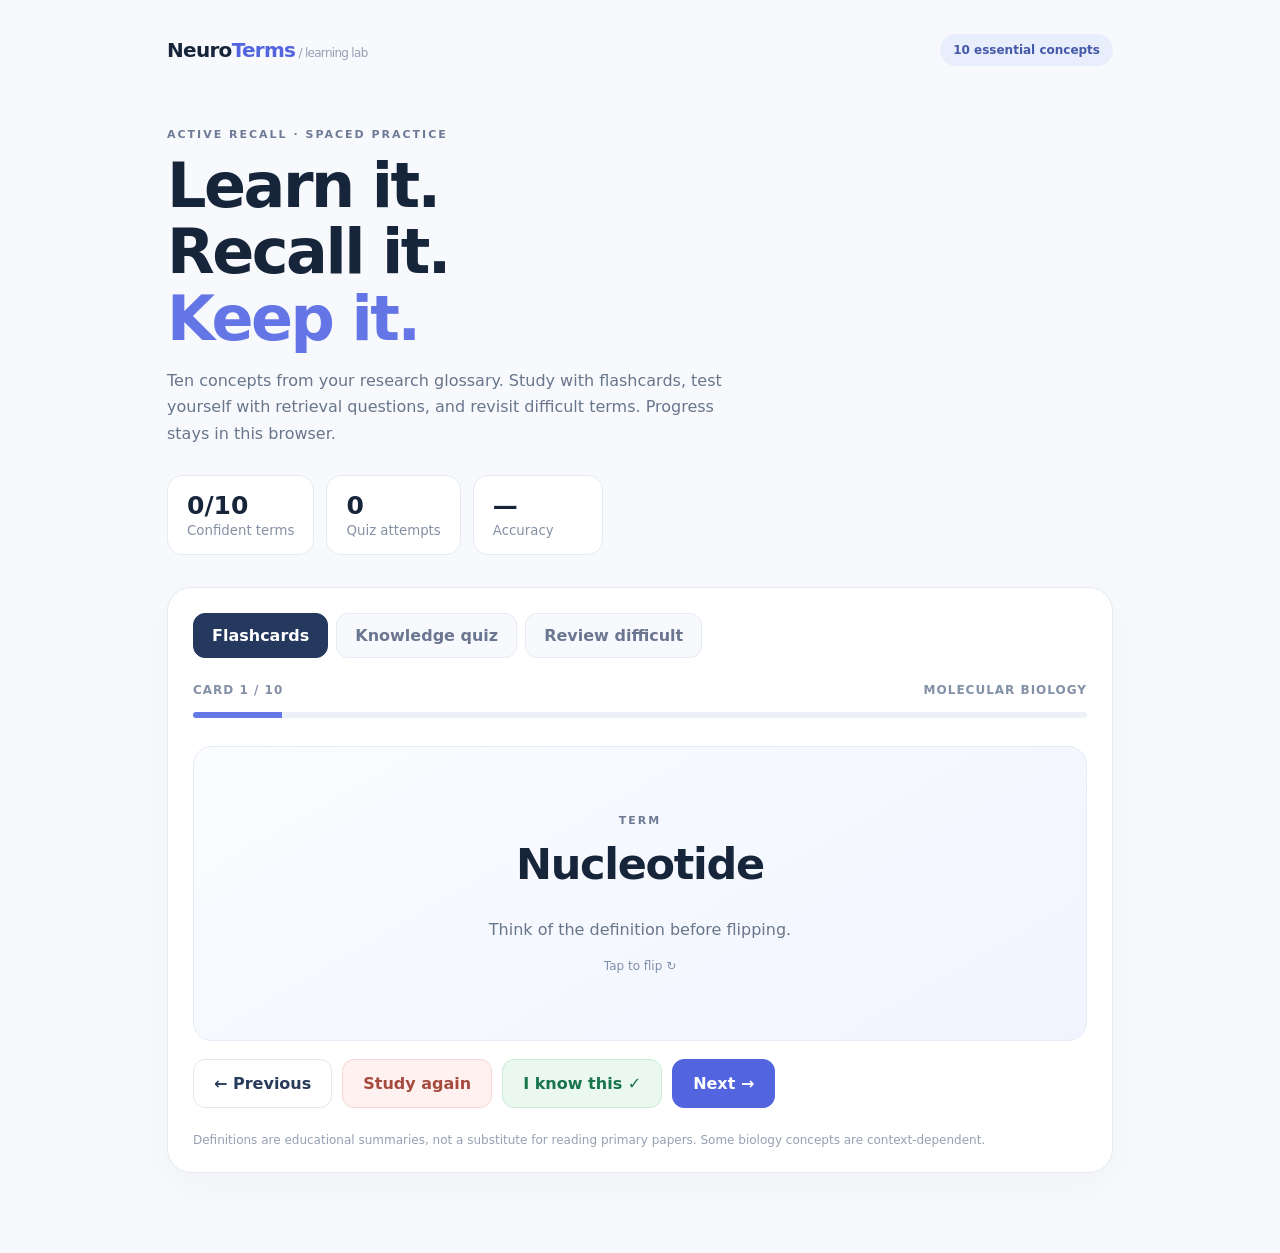
==== neuroterms/index.html @ da15554b "Add interactive NeuroTerms learning lab with ten glossary terms" ====
<!doctype html><html lang="en"><head><meta charset="utf-8"><meta name="viewport" content="width=device-width,initial-scale=1"><meta name="theme-color" content="#f8fafc"><title>NeuroTerms — Active Recall Lab</title><style>:root{font-family:Inter,ui-sans-serif,system-ui,-apple-system,Segoe UI,sans-serif;color:#17253a;background:#f7f9fc}*{box-sizing:border-box}body{margin:0}main{max-width:990px;margin:auto;padding:34px 22px 80px}.top{display:flex;justify-content:space-between;align-items:center;gap:12px}.brand{font-size:20px;font-weight:800;letter-spacing:-.7px}.brand span{color:#5264df}.pill{background:#e9eefc;color:#4459a8;border-radius:30px;padding:9px 13px;font-size:12px;font-weight:700}.hero{margin:62px 0 32px}.eyebrow{text-transform:uppercase;letter-spacing:2px;color:#6d7b96;font-size:11px;font-weight:800}h1{font-size:clamp(36px,6vw,62px);line-height:1.07;letter-spacing:-2.5px;margin:12px 0 15px}p{line-height:1.65;color:#68768c}.hero p{max-width:560px}.stats{display:flex;gap:12px;flex-wrap:wrap;margin:28px 0}.stat{border:1px solid #e6eaf3;background:white;border-radius:15px;padding:15px 19px;min-width:130px}.stat b{font-size:25px;display:block}.stat small{color:#8490a3}.shell{background:white;border:1px solid #e5e9f2;border-radius:24px;padding:25px;box-shadow:0 14px 50px #18284808}.tabs{display:flex;gap:8px;flex-wrap:wrap;margin-bottom:25px}button{font:inherit;cursor:pointer}.tab{border:1px solid #e6eaf2;border-radius:12px;background:#f8f9fd;padding:12px 18px;font-weight:700;color:#6b7791}.tab.active{background:#25385e;color:white;border-color:#25385e}.line{height:6px;background:#edf0f7;border-radius:20px;overflow:hidden;margin:15px 0 28px}.line i{display:block;height:100%;background:#6578e8;transition:width .25s}.meta{display:flex;justify-content:space-between;gap:12px;font-size:12px;font-weight:800;color:#8390a7;text-transform:uppercase;letter-spacing:1px}.flash{min-height:295px;display:flex;flex-direction:column;justify-content:center;align-items:center;text-align:center;border:1px solid #e6eaf5;border-radius:19px;background:linear-gradient(150deg,#fbfcff,#f1f4ff);padding:35px;margin:18px 0;cursor:pointer}.flash h2{font-size:clamp(28px,5vw,43px);letter-spacing:-1.3px;margin:12px 0}.flash p{max-width:600px}.hint{font-size:12px;color:#8090ac}.actions{display:flex;gap:10px;flex-wrap:wrap}.btn{padding:14px 20px;border-radius:12px;border:1px solid #e2e7f2;background:white;font-weight:750;color:#293b5a}.primary{background:#5265df;color:white;border-color:#5265df}.good{background:#eaf8ef;color:#18744a;border-color:#ccebd8}.bad{background:#fff1ef;color:#a54b3e;border-color:#f5d8d3}.options{display:grid;gap:10px;margin:22px 0}.option{padding:17px;text-align:left;background:#fafbfe;border:1px solid #e5eaf4;border-radius:13px;color:#2d3e5a}.option.selected{border-color:#6578e8;background:#eff2ff}.option.correct{border-color:#51ad82;background:#e9f9f0}.option.wrong{border-color:#dc7a75;background:#fff0ee}.feedback{border-radius:13px;background:#f4f6fb;padding:17px;margin:15px 0;color:#41536f;line-height:1.6}.hidden{display:none}.footer{margin-top:25px;font-size:12px;color:#96a0b2}.muted{color:#8b97aa;font-size:13px}.chip{display:inline-block;border-radius:9px;background:#e9eefc;color:#5366b5;padding:7px 11px;font-size:12px;font-weight:700}@media(max-width:550px){main{padding:20px 15px 50px}.hero{margin-top:40px}.shell{padding:16px}.stat{min-width:95px;flex:1}.actions .btn{flex:1}}</style></head><body><main><div class="top"><div class="brand">Neuro<span>Terms</span><span style="font-size:12px;color:#93a0b5;font-weight:500"> / learning lab</span></div><div class="pill">10 essential concepts</div></div><section class="hero"><div class="eyebrow">Active recall · spaced practice</div><h1>Learn it.<br>Recall it.<br><span style="color:#6475e5">Keep it.</span></h1><p>Ten concepts from your research glossary. Study with flashcards, test yourself with retrieval questions, and revisit difficult terms. Progress stays in this browser.</p><div class="stats"><div class="stat"><b id="learned">0/10</b><small>Confident terms</small></div><div class="stat"><b id="attempts">0</b><small>Quiz attempts</small></div><div class="stat"><b id="accuracy">—</b><small>Accuracy</small></div></div></section><section class="shell"><div class="tabs"><button class="tab active" id="tabCards">Flashcards</button><button class="tab" id="tabQuiz">Knowledge quiz</button><button class="tab" id="tabReview">Review difficult</button></div><div class="meta"><span id="position"></span><span id="category"></span></div><div class="line"><i id="progress"></i></div><div id="cardArea"><div class="flash" id="flash" role="button" tabindex="0" aria-label="Flip flashcard"><span class="eyebrow" id="sideLabel">TERM</span><h2 id="cardTitle"></h2><p id="cardText"></p><div class="hint">Tap to flip ↻</div></div><div class="actions"><button class="btn" id="prev">← Previous</button><button class="btn bad" id="again">Study again</button><button class="btn good" id="know">I know this ✓</button><button class="btn primary" id="next">Next →</button></div></div><div id="quizArea" class="hidden"><span class="chip" id="quizTerm"></span><h2 id="question" style="font-size:24px;line-height:1.4;margin-top:18px"></h2><div class="options" id="options"></div><div class="feedback hidden" id="feedback"></div><div class="actions"><button class="btn primary" id="quizNext" disabled>Next question →</button><button class="btn" id="restart">Restart quiz</button></div></div><div id="reviewArea" class="hidden"><h2>Focused review</h2><p id="reviewIntro"></p><div id="reviewList"></div><button class="btn primary" id="reviewStart">Practice these cards →</button></div><div class="footer">Definitions are educational summaries, not a substitute for reading primary papers. Some biology concepts are context-dependent.</div></section></main><script>const TERMS=[["Nucleotide","Molecular Biology","A molecule made of a nitrogenous base, a five-carbon sugar, and phosphate group(s).","A nucleotide is the basic building block of DNA and RNA.","Which component distinguishes a nucleotide from a nucleoside?",["A phosphate group","A ribosome","A lipid bilayer"],0,"A nucleoside has a base and sugar; adding phosphate produces a nucleotide."],["Intron","RNA Biology","A transcribed sequence that is removed from a precursor RNA during splicing.","Introns are typically excised from pre-mRNA before mature mRNA is produced.","What happens to most introns during canonical pre-mRNA splicing?",["They become proteins","They are removed","They form the poly-A tail"],1,"The spliceosome removes introns and joins adjacent exons."],["Exon","RNA Biology","A region retained in a processed RNA transcript after splicing.","Exons can contain coding sequences or untranslated regions.","Are all exons protein-coding?",["Yes, always","No, some are untranslated","Only in bacteria"],1,"UTRs can be part of exons, so exon does not mean coding sequence."],["Spliced RNA","RNA Biology","RNA in which introns have been removed and exons joined by splicing.","Spliced reads are used alongside unspliced reads in some RNA-velocity models.","Does spliced RNA always mean old RNA?",["Yes","No, age cannot be determined from splicing alone","Only in tumors"],1,"Splicing status alone does not establish the age of a particular RNA molecule."],["Copy-number variation","Genomics","A gain or loss of a DNA segment relative to a reference genome.","CNVs can change gene dosage and are sometimes inferred from expression data.","What does an amplification indicate?",["An increased DNA copy number","A higher protein concentration by definition","An RNA splice junction"],0,"Amplification refers to increased DNA copy number; expression changes are not guaranteed."],["Hypoxia","Tumor Biology","A condition of reduced oxygen availability in tissue or cells.","Hypoxia can alter transcriptional programs in tumors.","What is the defining feature of hypoxia?",["Low glucose","Reduced oxygen availability","Increased DNA methylation"],1,"Hypoxia refers specifically to reduced oxygen availability."],["Tumor microenvironment","Cancer Biology","The nonmalignant cells, extracellular matrix, vasculature, and local signals surrounding and interacting with tumor cells.","In GBM this can include immune, vascular, and nonmalignant neural or glial cells.","Which belongs to the tumor microenvironment?",["Only malignant cells","Vascular and immune cells","Only mutated DNA"],1,"The microenvironment includes surrounding cellular and noncellular components."],["Myeloid cells","Cell Biology","An immune-lineage grouping that includes monocytes, macrophages, granulocytes, and some dendritic cells.","Microglia are commonly analyzed alongside myeloid populations in brain single-cell studies.","Which is a myeloid-lineage cell?",["Macrophage","Oligodendrocyte","Neuron"],0,"Macrophages belong to the myeloid lineage."],["MGMT","Therapy","O6-methylguanine-DNA methyltransferase, a DNA repair protein that removes alkyl groups from the O6 position of guanine.","MGMT can counteract certain DNA lesions caused by temozolomide.","Why is MGMT relevant to temozolomide?",["It directly produces oxygen","It repairs some drug-induced DNA lesions","It segments microscopy images"],1,"MGMT repairs O6-alkylguanine lesions; its activity can influence treatment response."],["Spatial transcriptomics","Spatial Omics","Methods that measure RNA abundance while retaining spatial location information in tissue.","Different platforms resolve spots, cells, or individual RNA molecules at different spatial scales.","What distinguishes spatial transcriptomics from dissociated scRNA-seq?",["It always measures proteins","It retains tissue location information","It never uses sequencing"],1,"Spatial context is preserved, although spatial resolution varies by technology."]];const key="neuroterms-v1";let saved={};try{saved=JSON.parse(localStorage.getItem(key)||"{}")}catch{}let state={known:saved.known||{},wrong:saved.wrong||{},attempts:saved.attempts||0,correct:saved.correct||0};let mode="cards",index=0,flipped=false,quizOrder=[...TERMS.keys()],qi=0,answered=false,reviewOrder=[];const $=id=>document.getElementById(id);const persist=()=>{localStorage.setItem(key,JSON.stringify(state));stats()};function stats(){$("learned").textContent=Object.keys(state.known).filter(k=>state.known[k]).length+"/10";$("attempts").textContent=state.attempts;$("accuracy").textContent=state.attempts?Math.round(100*state.correct/state.attempts)+"%":"—"}function setMode(m){mode=m;["Cards","Quiz","Review"].forEach(n=>$("tab"+n).classList.toggle("active",n.toLowerCase()===m||m==="cards"&&n==="Cards"||m==="quiz"&&n==="Quiz"||m==="review"&&n==="Review"));$("cardArea").classList.toggle("hidden",m!=="cards");$("quizArea").classList.toggle("hidden",m!=="quiz");$("reviewArea").classList.toggle("hidden",m!=="review");m==="cards"?renderCard():m==="quiz"?renderQuiz():renderReview()}function currentOrder(){return reviewOrder.length?reviewOrder:[...TERMS.keys()]}function renderCard(){const order=currentOrder();index=(index+order.length)%order.length;const t=TERMS[order[index]];$("position").textContent="CARD "+(index+1)+" / "+order.length;$("category").textContent=t[1];$("progress").style.width=100*(index+1)/order.length+"%";$("sideLabel").textContent=flipped?"DEFINITION":"TERM";$("cardTitle").textContent=flipped?t[3]:t[0];$("cardText").textContent=flipped?t[2]:"Think of the definition before flipping."; }function flip(){flipped=!flipped;renderCard()}function move(n){index+=n;flipped=false;renderCard()}function mark(known){const id=currentOrder()[index];state.known[id]=known;if(!known)state.wrong[id]=(state.wrong[id]||0)+1;persist();move(1)}function shuffle(a){for(let i=a.length-1;i>0;i--){const j=Math.floor(Math.random()*(i+1));[a[i],a[j]]=[a[j],a[i]]}return a}function renderQuiz(){const id=quizOrder[qi];const t=TERMS[id];$("position").textContent="QUESTION "+(qi+1)+" / "+quizOrder.length;$("category").textContent=t[1];$("progress").style.width=100*(qi+1)/quizOrder.length+"%";$("quizTerm").textContent=t[0];$("question").textContent=t[4];$("options").replaceChildren();$("feedback").classList.add("hidden");$("quizNext").disabled=true;answered=false;t[5].forEach((answer,j)=>{const b=document.createElement("button");b.className="option";b.textContent=String.fromCharCode(65+j)+".  "+answer;b.onclick=()=>selectAnswer(j);$("options").appendChild(b)})}function selectAnswer(j){if(answered)return;answered=true;const id=quizOrder[qi],t=TERMS[id],right=j===t[6];state.attempts++;if(right)state.correct++;else{state.wrong[id]=(state.wrong[id]||0)+1;state.known[id]=false}persist();[...$("options").children].forEach((b,k)=>{b.disabled=true;if(k===t[6])b.classList.add("correct");else if(k===j)b.classList.add("wrong")});$("feedback").textContent=(right?"Correct. ":"Not quite. ")+t[7];$("feedback").classList.remove("hidden");$("quizNext").disabled=false;$("quizNext").textContent=qi===quizOrder.length-1?"Finish & review →":"Next question →"}function nextQuiz(){if(qi===quizOrder.length-1){reviewOrder=[];setMode("review")}else{qi++;renderQuiz()}}function restart(){quizOrder=shuffle([...TERMS.keys()]);qi=0;setMode("quiz")}function renderReview(){const weak=TERMS.map((_,i)=>i).filter(i=>!state.known[i]||state.wrong[i]);$("position").textContent="REVIEW SESSION";$("category").textContent="PERSONALIZED";$("progress").style.width=100*Object.keys(state.known).filter(k=>state.known[k]).length/10+"%";$("reviewIntro").textContent=weak.length?weak.length+" terms are not yet marked confident or have been missed in quizzes.":"All terms are marked confident. You can still review everything.";$("reviewList").replaceChildren();(weak.length?weak:TERMS.map((_,i)=>i)).forEach(i=>{const p=document.createElement("p");p.textContent="• "+TERMS[i][0]+" — "+TERMS[i][1];$("reviewList").appendChild(p)});$("reviewStart").onclick=()=>{reviewOrder=weak.length?weak:TERMS.map((_,i)=>i);index=0;flipped=false;setMode("cards")}}$("tabCards").onclick=()=>{reviewOrder=[];setMode("cards")};$("tabQuiz").onclick=()=>{reviewOrder=[];restart()};$("tabReview").onclick=()=>setMode("review");$("flash").onclick=flip;$("flash").onkeydown=e=>{if(e.key==="Enter"||e.key===" "){e.preventDefault();flip()}};$("prev").onclick=()=>move(-1);$("next").onclick=()=>move(1);$("again").onclick=()=>mark(false);$("know").onclick=()=>mark(true);$("quizNext").onclick=nextQuiz;$("restart").onclick=restart;stats();renderCard();</script></body></html>
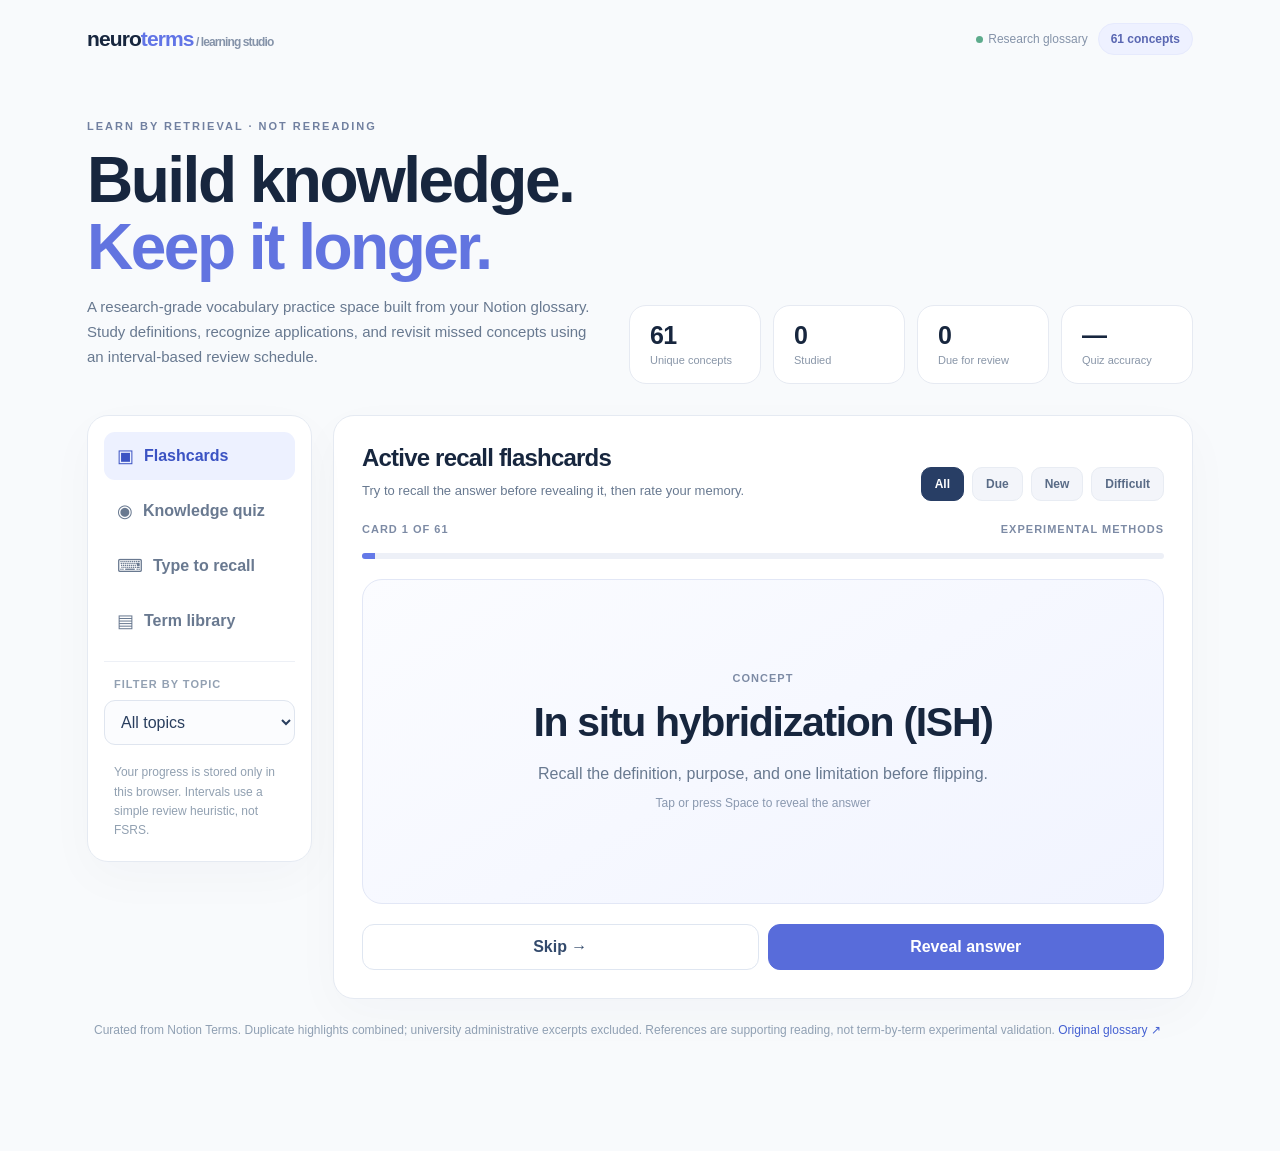
==== commit 6f639674: "Upgrade NeuroTerms to evidence-aware 61-term active recall studio" ====
--- a/neuroterms/index.html
+++ b/neuroterms/index.html
@@ -1 +1,201 @@
-<!doctype html><html lang="en"><head><meta charset="utf-8"><meta name="viewport" content="width=device-width,initial-scale=1"><meta name="theme-color" content="#f8fafc"><title>NeuroTerms — Active Recall Lab</title><style>:root{font-family:Inter,ui-sans-serif,system-ui,-apple-system,Segoe UI,sans-serif;color:#17253a;background:#f7f9fc}*{box-sizing:border-box}body{margin:0}main{max-width:990px;margin:auto;padding:34px 22px 80px}.top{display:flex;justify-content:space-between;align-items:center;gap:12px}.brand{font-size:20px;font-weight:800;letter-spacing:-.7px}.brand span{color:#5264df}.pill{background:#e9eefc;color:#4459a8;border-radius:30px;padding:9px 13px;font-size:12px;font-weight:700}.hero{margin:62px 0 32px}.eyebrow{text-transform:uppercase;letter-spacing:2px;color:#6d7b96;font-size:11px;font-weight:800}h1{font-size:clamp(36px,6vw,62px);line-height:1.07;letter-spacing:-2.5px;margin:12px 0 15px}p{line-height:1.65;color:#68768c}.hero p{max-width:560px}.stats{display:flex;gap:12px;flex-wrap:wrap;margin:28px 0}.stat{border:1px solid #e6eaf3;background:white;border-radius:15px;padding:15px 19px;min-width:130px}.stat b{font-size:25px;display:block}.stat small{color:#8490a3}.shell{background:white;border:1px solid #e5e9f2;border-radius:24px;padding:25px;box-shadow:0 14px 50px #18284808}.tabs{display:flex;gap:8px;flex-wrap:wrap;margin-bottom:25px}button{font:inherit;cursor:pointer}.tab{border:1px solid #e6eaf2;border-radius:12px;background:#f8f9fd;padding:12px 18px;font-weight:700;color:#6b7791}.tab.active{background:#25385e;color:white;border-color:#25385e}.line{height:6px;background:#edf0f7;border-radius:20px;overflow:hidden;margin:15px 0 28px}.line i{display:block;height:100%;background:#6578e8;transition:width .25s}.meta{display:flex;justify-content:space-between;gap:12px;font-size:12px;font-weight:800;color:#8390a7;text-transform:uppercase;letter-spacing:1px}.flash{min-height:295px;display:flex;flex-direction:column;justify-content:center;align-items:center;text-align:center;border:1px solid #e6eaf5;border-radius:19px;background:linear-gradient(150deg,#fbfcff,#f1f4ff);padding:35px;margin:18px 0;cursor:pointer}.flash h2{font-size:clamp(28px,5vw,43px);letter-spacing:-1.3px;margin:12px 0}.flash p{max-width:600px}.hint{font-size:12px;color:#8090ac}.actions{display:flex;gap:10px;flex-wrap:wrap}.btn{padding:14px 20px;border-radius:12px;border:1px solid #e2e7f2;background:white;font-weight:750;color:#293b5a}.primary{background:#5265df;color:white;border-color:#5265df}.good{background:#eaf8ef;color:#18744a;border-color:#ccebd8}.bad{background:#fff1ef;color:#a54b3e;border-color:#f5d8d3}.options{display:grid;gap:10px;margin:22px 0}.option{padding:17px;text-align:left;background:#fafbfe;border:1px solid #e5eaf4;border-radius:13px;color:#2d3e5a}.option.selected{border-color:#6578e8;background:#eff2ff}.option.correct{border-color:#51ad82;background:#e9f9f0}.option.wrong{border-color:#dc7a75;background:#fff0ee}.feedback{border-radius:13px;background:#f4f6fb;padding:17px;margin:15px 0;color:#41536f;line-height:1.6}.hidden{display:none}.footer{margin-top:25px;font-size:12px;color:#96a0b2}.muted{color:#8b97aa;font-size:13px}.chip{display:inline-block;border-radius:9px;background:#e9eefc;color:#5366b5;padding:7px 11px;font-size:12px;font-weight:700}@media(max-width:550px){main{padding:20px 15px 50px}.hero{margin-top:40px}.shell{padding:16px}.stat{min-width:95px;flex:1}.actions .btn{flex:1}}</style></head><body><main><div class="top"><div class="brand">Neuro<span>Terms</span><span style="font-size:12px;color:#93a0b5;font-weight:500"> / learning lab</span></div><div class="pill">10 essential concepts</div></div><section class="hero"><div class="eyebrow">Active recall · spaced practice</div><h1>Learn it.<br>Recall it.<br><span style="color:#6475e5">Keep it.</span></h1><p>Ten concepts from your research glossary. Study with flashcards, test yourself with retrieval questions, and revisit difficult terms. Progress stays in this browser.</p><div class="stats"><div class="stat"><b id="learned">0/10</b><small>Confident terms</small></div><div class="stat"><b id="attempts">0</b><small>Quiz attempts</small></div><div class="stat"><b id="accuracy">—</b><small>Accuracy</small></div></div></section><section class="shell"><div class="tabs"><button class="tab active" id="tabCards">Flashcards</button><button class="tab" id="tabQuiz">Knowledge quiz</button><button class="tab" id="tabReview">Review difficult</button></div><div class="meta"><span id="position"></span><span id="category"></span></div><div class="line"><i id="progress"></i></div><div id="cardArea"><div class="flash" id="flash" role="button" tabindex="0" aria-label="Flip flashcard"><span class="eyebrow" id="sideLabel">TERM</span><h2 id="cardTitle"></h2><p id="cardText"></p><div class="hint">Tap to flip ↻</div></div><div class="actions"><button class="btn" id="prev">← Previous</button><button class="btn bad" id="again">Study again</button><button class="btn good" id="know">I know this ✓</button><button class="btn primary" id="next">Next →</button></div></div><div id="quizArea" class="hidden"><span class="chip" id="quizTerm"></span><h2 id="question" style="font-size:24px;line-height:1.4;margin-top:18px"></h2><div class="options" id="options"></div><div class="feedback hidden" id="feedback"></div><div class="actions"><button class="btn primary" id="quizNext" disabled>Next question →</button><button class="btn" id="restart">Restart quiz</button></div></div><div id="reviewArea" class="hidden"><h2>Focused review</h2><p id="reviewIntro"></p><div id="reviewList"></div><button class="btn primary" id="reviewStart">Practice these cards →</button></div><div class="footer">Definitions are educational summaries, not a substitute for reading primary papers. Some biology concepts are context-dependent.</div></section></main><script>const TERMS=[["Nucleotide","Molecular Biology","A molecule made of a nitrogenous base, a five-carbon sugar, and phosphate group(s).","A nucleotide is the basic building block of DNA and RNA.","Which component distinguishes a nucleotide from a nucleoside?",["A phosphate group","A ribosome","A lipid bilayer"],0,"A nucleoside has a base and sugar; adding phosphate produces a nucleotide."],["Intron","RNA Biology","A transcribed sequence that is removed from a precursor RNA during splicing.","Introns are typically excised from pre-mRNA before mature mRNA is produced.","What happens to most introns during canonical pre-mRNA splicing?",["They become proteins","They are removed","They form the poly-A tail"],1,"The spliceosome removes introns and joins adjacent exons."],["Exon","RNA Biology","A region retained in a processed RNA transcript after splicing.","Exons can contain coding sequences or untranslated regions.","Are all exons protein-coding?",["Yes, always","No, some are untranslated","Only in bacteria"],1,"UTRs can be part of exons, so exon does not mean coding sequence."],["Spliced RNA","RNA Biology","RNA in which introns have been removed and exons joined by splicing.","Spliced reads are used alongside unspliced reads in some RNA-velocity models.","Does spliced RNA always mean old RNA?",["Yes","No, age cannot be determined from splicing alone","Only in tumors"],1,"Splicing status alone does not establish the age of a particular RNA molecule."],["Copy-number variation","Genomics","A gain or loss of a DNA segment relative to a reference genome.","CNVs can change gene dosage and are sometimes inferred from expression data.","What does an amplification indicate?",["An increased DNA copy number","A higher protein concentration by definition","An RNA splice junction"],0,"Amplification refers to increased DNA copy number; expression changes are not guaranteed."],["Hypoxia","Tumor Biology","A condition of reduced oxygen availability in tissue or cells.","Hypoxia can alter transcriptional programs in tumors.","What is the defining feature of hypoxia?",["Low glucose","Reduced oxygen availability","Increased DNA methylation"],1,"Hypoxia refers specifically to reduced oxygen availability."],["Tumor microenvironment","Cancer Biology","The nonmalignant cells, extracellular matrix, vasculature, and local signals surrounding and interacting with tumor cells.","In GBM this can include immune, vascular, and nonmalignant neural or glial cells.","Which belongs to the tumor microenvironment?",["Only malignant cells","Vascular and immune cells","Only mutated DNA"],1,"The microenvironment includes surrounding cellular and noncellular components."],["Myeloid cells","Cell Biology","An immune-lineage grouping that includes monocytes, macrophages, granulocytes, and some dendritic cells.","Microglia are commonly analyzed alongside myeloid populations in brain single-cell studies.","Which is a myeloid-lineage cell?",["Macrophage","Oligodendrocyte","Neuron"],0,"Macrophages belong to the myeloid lineage."],["MGMT","Therapy","O6-methylguanine-DNA methyltransferase, a DNA repair protein that removes alkyl groups from the O6 position of guanine.","MGMT can counteract certain DNA lesions caused by temozolomide.","Why is MGMT relevant to temozolomide?",["It directly produces oxygen","It repairs some drug-induced DNA lesions","It segments microscopy images"],1,"MGMT repairs O6-alkylguanine lesions; its activity can influence treatment response."],["Spatial transcriptomics","Spatial Omics","Methods that measure RNA abundance while retaining spatial location information in tissue.","Different platforms resolve spots, cells, or individual RNA molecules at different spatial scales.","What distinguishes spatial transcriptomics from dissociated scRNA-seq?",["It always measures proteins","It retains tissue location information","It never uses sequencing"],1,"Spatial context is preserved, although spatial resolution varies by technology."]];const key="neuroterms-v1";let saved={};try{saved=JSON.parse(localStorage.getItem(key)||"{}")}catch{}let state={known:saved.known||{},wrong:saved.wrong||{},attempts:saved.attempts||0,correct:saved.correct||0};let mode="cards",index=0,flipped=false,quizOrder=[...TERMS.keys()],qi=0,answered=false,reviewOrder=[];const $=id=>document.getElementById(id);const persist=()=>{localStorage.setItem(key,JSON.stringify(state));stats()};function stats(){$("learned").textContent=Object.keys(state.known).filter(k=>state.known[k]).length+"/10";$("attempts").textContent=state.attempts;$("accuracy").textContent=state.attempts?Math.round(100*state.correct/state.attempts)+"%":"—"}function setMode(m){mode=m;["Cards","Quiz","Review"].forEach(n=>$("tab"+n).classList.toggle("active",n.toLowerCase()===m||m==="cards"&&n==="Cards"||m==="quiz"&&n==="Quiz"||m==="review"&&n==="Review"));$("cardArea").classList.toggle("hidden",m!=="cards");$("quizArea").classList.toggle("hidden",m!=="quiz");$("reviewArea").classList.toggle("hidden",m!=="review");m==="cards"?renderCard():m==="quiz"?renderQuiz():renderReview()}function currentOrder(){return reviewOrder.length?reviewOrder:[...TERMS.keys()]}function renderCard(){const order=currentOrder();index=(index+order.length)%order.length;const t=TERMS[order[index]];$("position").textContent="CARD "+(index+1)+" / "+order.length;$("category").textContent=t[1];$("progress").style.width=100*(index+1)/order.length+"%";$("sideLabel").textContent=flipped?"DEFINITION":"TERM";$("cardTitle").textContent=flipped?t[3]:t[0];$("cardText").textContent=flipped?t[2]:"Think of the definition before flipping."; }function flip(){flipped=!flipped;renderCard()}function move(n){index+=n;flipped=false;renderCard()}function mark(known){const id=currentOrder()[index];state.known[id]=known;if(!known)state.wrong[id]=(state.wrong[id]||0)+1;persist();move(1)}function shuffle(a){for(let i=a.length-1;i>0;i--){const j=Math.floor(Math.random()*(i+1));[a[i],a[j]]=[a[j],a[i]]}return a}function renderQuiz(){const id=quizOrder[qi];const t=TERMS[id];$("position").textContent="QUESTION "+(qi+1)+" / "+quizOrder.length;$("category").textContent=t[1];$("progress").style.width=100*(qi+1)/quizOrder.length+"%";$("quizTerm").textContent=t[0];$("question").textContent=t[4];$("options").replaceChildren();$("feedback").classList.add("hidden");$("quizNext").disabled=true;answered=false;t[5].forEach((answer,j)=>{const b=document.createElement("button");b.className="option";b.textContent=String.fromCharCode(65+j)+".  "+answer;b.onclick=()=>selectAnswer(j);$("options").appendChild(b)})}function selectAnswer(j){if(answered)return;answered=true;const id=quizOrder[qi],t=TERMS[id],right=j===t[6];state.attempts++;if(right)state.correct++;else{state.wrong[id]=(state.wrong[id]||0)+1;state.known[id]=false}persist();[...$("options").children].forEach((b,k)=>{b.disabled=true;if(k===t[6])b.classList.add("correct");else if(k===j)b.classList.add("wrong")});$("feedback").textContent=(right?"Correct. ":"Not quite. ")+t[7];$("feedback").classList.remove("hidden");$("quizNext").disabled=false;$("quizNext").textContent=qi===quizOrder.length-1?"Finish & review →":"Next question →"}function nextQuiz(){if(qi===quizOrder.length-1){reviewOrder=[];setMode("review")}else{qi++;renderQuiz()}}function restart(){quizOrder=shuffle([...TERMS.keys()]);qi=0;setMode("quiz")}function renderReview(){const weak=TERMS.map((_,i)=>i).filter(i=>!state.known[i]||state.wrong[i]);$("position").textContent="REVIEW SESSION";$("category").textContent="PERSONALIZED";$("progress").style.width=100*Object.keys(state.known).filter(k=>state.known[k]).length/10+"%";$("reviewIntro").textContent=weak.length?weak.length+" terms are not yet marked confident or have been missed in quizzes.":"All terms are marked confident. You can still review everything.";$("reviewList").replaceChildren();(weak.length?weak:TERMS.map((_,i)=>i)).forEach(i=>{const p=document.createElement("p");p.textContent="• "+TERMS[i][0]+" — "+TERMS[i][1];$("reviewList").appendChild(p)});$("reviewStart").onclick=()=>{reviewOrder=weak.length?weak:TERMS.map((_,i)=>i);index=0;flipped=false;setMode("cards")}}$("tabCards").onclick=()=>{reviewOrder=[];setMode("cards")};$("tabQuiz").onclick=()=>{reviewOrder=[];restart()};$("tabReview").onclick=()=>setMode("review");$("flash").onclick=flip;$("flash").onkeydown=e=>{if(e.key==="Enter"||e.key===" "){e.preventDefault();flip()}};$("prev").onclick=()=>move(-1);$("next").onclick=()=>move(1);$("again").onclick=()=>mark(false);$("know").onclick=()=>mark(true);$("quizNext").onclick=nextQuiz;$("restart").onclick=restart;stats();renderCard();</script></body></html>+<!doctype html>
+<html lang="en">
+<head>
+<meta charset="utf-8">
+<meta name="viewport" content="width=device-width, initial-scale=1">
+<meta name="theme-color" content="#f8fafc">
+<title>NeuroTerms — Research Learning Studio</title>
+<meta name="description" content="Evidence-aware flashcards, active recall, spaced review and applied concept quizzes for scientific terminology.">
+<style>
+:root{font-family:Inter,ui-sans-serif,-apple-system,BlinkMacSystemFont,"Segoe UI",sans-serif;background:#f8fafc;color:#17263e;font-synthesis:none}
+*{box-sizing:border-box}
+body{margin:0}
+button,input,select{font:inherit}
+button{cursor:pointer}
+a{color:#4561d2;text-decoration:none}
+a:hover{text-decoration:underline}
+.shell{max-width:1150px;margin:auto;padding:23px 22px 90px}
+nav{display:flex;align-items:center;justify-content:space-between;gap:16px}
+.logo{font-size:21px;font-weight:850;letter-spacing:-.9px}
+.logo strong{color:#6174e6}
+.nav-right{display:flex;gap:10px;align-items:center}
+.micro{font-size:12px;color:#8593a9}
+.dot{width:7px;height:7px;background:#5dab8c;border-radius:50%;display:inline-block;margin-right:5px}
+.tag{background:#eef1ff;color:#5a67b2;border:1px solid #e6eafd;font-weight:700;border-radius:99px;padding:8px 12px;font-size:12px}
+.hero{padding:65px 0 31px;display:grid;grid-template-columns:1fr auto;gap:24px;align-items:end}
+.overline{font-size:11px;font-weight:850;letter-spacing:2px;color:#7180a0;text-transform:uppercase}
+h1{font-size:clamp(38px,5.8vw,64px);letter-spacing:-2.5px;line-height:1.04;margin:15px 0 15px}
+h1 em{font-style:normal;color:#6274e0}
+p{line-height:1.65;color:#687990}
+.hero p{font-size:15px;max-width:625px}
+.numbers{display:flex;gap:12px;flex-wrap:wrap;margin:4px 0 0}
+.number{min-width:132px;padding:15px 20px;border:1px solid #e6eaf2;background:white;border-radius:17px}
+.number b{font-size:25px;font-weight:800;display:block;letter-spacing:-.6px}
+.number small{font-size:11px;color:#8996a8}
+.layout{display:grid;grid-template-columns:225px minmax(0,1fr);gap:21px;align-items:start}
+aside,.panel{background:white;border:1px solid #e5eaf2;border-radius:21px;box-shadow:0 16px 50px #17253b07}
+aside{padding:16px;position:sticky;top:15px}
+.menu{display:grid;gap:7px}
+.menu button{display:flex;align-items:center;gap:10px;border:0;background:transparent;color:#697990;font-weight:700;text-align:left;padding:13px;border-radius:11px}
+.menu button[aria-current="page"]{background:#edf1ff;color:#3b53c3}
+.menu button span{font-size:18px}
+.side-rule{height:1px;background:#edf0f6;margin:16px 0}
+.side-label{font-size:11px;color:#92a0b2;font-weight:850;text-transform:uppercase;letter-spacing:1px;margin:10px}
+select,input{width:100%;border:1px solid #dfe5ef;background:#fbfcfe;color:#293e5e;border-radius:11px;padding:12px;outline:0}
+input:focus,select:focus{border-color:#6079e4;box-shadow:0 0 0 3px #6079e419}
+.aside-note{font-size:12px;color:#91a0b1;line-height:1.6;margin:18px 10px 5px}
+.panel{padding:28px;min-height:480px}
+.section-title{font-size:24px;font-weight:820;letter-spacing:-.8px;margin:0 0 8px}
+.subtitle{font-size:13px;margin:0 0 21px}
+.row{display:flex;align-items:center;justify-content:space-between;gap:12px;flex-wrap:wrap}
+.submenu{display:flex;gap:8px;flex-wrap:wrap}
+button.small{padding:9px 13px;background:#f3f5fa;border:1px solid #e8ecf3;border-radius:10px;color:#596b86;font-size:12px;font-weight:750}
+button.small.active{background:#283e65;color:white;border-color:#283e65}
+.btn{border-radius:12px;padding:13px 18px;font-weight:760;border:1px solid #dfe6f1;background:white;color:#334a6c}
+.btn.primary{background:#586cda;color:white;border-color:#586cda}
+.btn.dark{background:#25395e;color:white;border-color:#25395e}
+.btn.red{background:#fff4f2;color:#ba6056;border-color:#f3dcd9}
+.btn.orange{background:#fff7e7;color:#93661b;border-color:#f4e5c7}
+.btn.green{background:#eaf8ef;color:#257450;border-color:#d1eddd}
+.btn:hover:not(:disabled){filter:brightness(.98)}
+.btn:disabled{opacity:.45;cursor:not-allowed}
+.progress{height:6px;border-radius:9px;background:#edf0f7;overflow:hidden;margin:18px 0 20px}
+.progress>div{height:100%;background:#6479e8;transition:width .2s}
+.meta{font-size:11px;letter-spacing:1px;font-weight:850;color:#7d8ba5;text-transform:uppercase}
+.card{min-height:325px;padding:33px;background:linear-gradient(150deg,#fbfcff,#f1f4ff);border:1px solid #e2e7f6;border-radius:20px;margin:15px 0 18px;display:flex;flex-direction:column;align-items:center;justify-content:center;text-align:center;cursor:pointer}
+.card h2{font-size:clamp(27px,4vw,41px);letter-spacing:-1.3px;margin:15px auto 6px;max-width:620px;overflow-wrap:anywhere}
+.card p{max-width:650px;margin:9px auto;white-space:pre-line}
+.card .note{font-size:12px;color:#8998af}
+.info{border-radius:14px;background:#f5f7fb;padding:16px 19px;margin:11px 0}
+.info b{display:block;font-size:11px;letter-spacing:1px;color:#556b91;margin:0 0 6px;text-transform:uppercase}
+.info p{font-size:14px;margin:0;color:#42546e}
+.buttons{display:flex;gap:9px;flex-wrap:wrap;margin-top:20px}
+.buttons>*{flex:1;min-width:115px}
+.question{background:#f7f9fe;border:1px solid #e8edf5;border-radius:16px;padding:22px;margin:18px 0}
+.question h2{font-size:21px;line-height:1.45;font-weight:730;margin:14px 0 8px}
+.choice{display:block;width:100%;text-align:left;border:1px solid #e4e9f2;background:white;color:#32445f;margin:8px 0;border-radius:12px;padding:15px;font-weight:620}
+.choice:hover:not(:disabled){background:#f7f8ff}
+.choice.correct{background:#eaf8ef;border-color:#70bb8c}
+.choice.wrong{background:#fff0ef;border-color:#d88784}
+.reply{background:#f4f7fc;color:#445877;border-radius:13px;padding:17px;line-height:1.65;margin:15px 0}
+.library-grid{display:grid;grid-template-columns:repeat(2,minmax(0,1fr));gap:10px}
+.term-item{text-align:left;padding:17px;border:1px solid #e5eaf2;background:#fff;border-radius:13px;min-width:0}
+.term-item:hover{border-color:#8c9ce8}
+.term-item b{display:block;font-size:14px;color:#233554;margin:8px 0 5px;overflow-wrap:anywhere}
+.term-item small{display:block;color:#7e8da4;line-height:1.5}
+.chip{display:inline-block;background:#eef2ff;color:#6170bb;padding:6px 9px;border-radius:8px;font-size:11px;font-weight:750}
+.empty{text-align:center;padding:65px 20px;color:#8794ab}
+dialog{border:1px solid #dfe5ef;border-radius:23px;max-width:710px;width:calc(100% - 30px);padding:28px;box-shadow:0 30px 90px #1b2d4d35;color:#213653}
+dialog::backdrop{background:#12233b73}
+dialog h2{font-size:28px;letter-spacing:-.8px}
+dialog .dialog-close{float:right;background:#f0f2f8;border:0;border-radius:9px;font-size:22px;width:38px;height:38px}
+.links{display:flex;gap:13px;flex-wrap:wrap;margin-top:17px;font-size:12px;font-weight:720}
+kbd{font:inherit;background:#e9edf7;border-radius:5px;padding:2px 6px}
+.note-line{font-size:12px;color:#90a0b3;margin-top:15px}
+.hidden{display:none!important}
+@media(max-width:830px){.hero{grid-template-columns:1fr;padding-top:43px}.layout{grid-template-columns:1fr}aside{position:static}.menu{display:flex;overflow:auto}.menu button{min-width:max-content}.side-rule,.side-label,.aside-note{display:none}.filter-wrap{display:flex;gap:8px;margin-top:12px}.filter-wrap select{max-width:340px}.panel{padding:20px}.card{padding:25px;min-height:290px}}
+@media(max-width:540px){.shell{padding:20px 14px 70px}.hero{padding:38px 0 19px}h1{font-size:40px;letter-spacing:-2px}.numbers{gap:7px}.number{min-width:0;flex:1;padding:12px}.number b{font-size:21px}.number small{font-size:10px}.panel{padding:16px}.library-grid{grid-template-columns:1fr}.buttons{gap:7px}.buttons>*{min-width:calc(50% - 5px)}.card h2{font-size:29px}.nav-right .micro{display:none}}
+</style>
+</head>
+<body>
+<div class="shell">
+<nav><div class="logo">neuro<strong>terms</strong><span class="micro"> / learning studio</span></div><div class="nav-right"><span class="micro"><span class="dot"></span>Research glossary</span><span class="tag" id="totalTop">Loading…</span></div></nav>
+<div class="hero">
+<div><div class="overline">Learn by retrieval · not rereading</div><h1>Build knowledge.<br><em>Keep it longer.</em></h1><p>A research-grade vocabulary practice space built from your Notion glossary. Study definitions, recognize applications, and revisit missed concepts using an interval-based review schedule.</p></div>
+<div class="numbers"><div class="number"><b id="count">—</b><small>Unique concepts</small></div><div class="number"><b id="studied">—</b><small>Studied</small></div><div class="number"><b id="due">—</b><small>Due for review</small></div><div class="number"><b id="accuracy">—</b><small>Quiz accuracy</small></div></div>
+</div>
+<div class="layout">
+<aside>
+<div class="menu">
+<button id="nav-study" aria-current="page"><span>▣</span> Flashcards</button>
+<button id="nav-quiz"><span>◉</span> Knowledge quiz</button>
+<button id="nav-recall"><span>⌨</span> Type to recall</button>
+<button id="nav-library"><span>▤</span> Term library</button>
+</div>
+<div class="side-rule"></div>
+<div class="side-label">Filter by topic</div>
+<div class="filter-wrap"><select id="category"><option value="all">All topics</option></select></div>
+<p class="aside-note">Your progress is stored only in this browser. Intervals use a simple review heuristic, not FSRS.</p>
+</aside>
+<main class="panel">
+<div id="loading"><h2 class="section-title">Opening your glossary</h2><p>Loading the curated terminology dataset…</p></div>
+<section id="study" class="hidden">
+<div class="row"><div><h2 class="section-title">Active recall flashcards</h2><p class="subtitle">Try to recall the answer before revealing it, then rate your memory.</p></div><div class="submenu"><button class="small active" data-pool="all">All</button><button class="small" data-pool="due">Due</button><button class="small" data-pool="new">New</button><button class="small" data-pool="weak">Difficult</button></div></div>
+<div id="studyBody">
+<div class="row meta"><span id="studyPosition"></span><span id="studyCategory"></span></div><div class="progress"><div id="studyProgress"></div></div>
+<div class="card" id="flipcard" role="button" tabindex="0" aria-label="Flip flashcard"><span class="meta" id="cardSide">Concept</span><h2 id="cardTitle"></h2><p id="cardBody"></p><span class="note" id="cardHint">Tap or press Space to reveal the answer</span></div>
+<div id="studyDetails" class="hidden"></div>
+<div class="buttons" id="studyBefore"><button class="btn" id="skip">Skip →</button><button class="btn primary" id="reveal">Reveal answer</button></div>
+<div class="buttons hidden" id="studyRating"><button class="btn red" data-grade="again">Again · 10m</button><button class="btn orange" data-grade="hard">Hard</button><button class="btn green" data-grade="good">Good</button><button class="btn primary" data-grade="easy">Easy</button></div>
+</div>
+<div id="studyComplete" class="hidden empty"><h2>Session complete</h2><p>You've worked through this set. Review again when the next cards are due.</p><button id="restartStudy" class="btn primary">Study again</button></div>
+</section>
+<section id="quiz" class="hidden">
+<div class="row"><div><h2 class="section-title">Knowledge quiz</h2><p class="subtitle">Choose the concept that best matches a definition or realistic use case.</p></div><div class="submenu"><select id="quizLength" aria-label="Quiz length"><option value="10">10 questions</option><option value="20">20 questions</option><option value="all">All concepts</option></select></div></div>
+<div id="quizBody"><div class="row meta"><span id="quizPosition"></span><span id="quizCategory"></span></div><div class="progress"><div id="quizProgress"></div></div><div class="question"><span class="chip" id="questionKind"></span><h2 id="quizQuestion"></h2></div><div id="choices"></div><div class="reply hidden" id="quizReply"></div><div class="buttons"><button class="btn" id="restartQuiz">Shuffle & restart</button><button class="btn primary" id="nextQuiz" disabled>Next question →</button></div></div>
+<div id="quizComplete" class="hidden empty"><h2 id="quizScore"></h2><p id="quizScoreText"></p><div class="buttons"><button class="btn" id="quizAgain">Try another quiz</button><button class="btn primary" id="quizWeak">Review missed cards</button></div></div>
+</section>
+<section id="recall" class="hidden">
+<h2 class="section-title">Type to recall</h2><p class="subtitle">No answer choices. Read the definition and retrieve the term from memory.</p>
+<div class="row meta"><span id="recallPosition"></span><span id="recallCategory"></span></div><div class="progress"><div id="recallProgress"></div></div>
+<div class="question"><span class="chip">Free recall</span><h2 id="recallQuestion"></h2></div>
+<form id="recallForm"><input id="recallInput" type="text" autocomplete="off" spellcheck="false" placeholder="Type the scientific term…" aria-label="Your answer"><div class="buttons"><button type="submit" class="btn primary" id="checkRecall">Check answer</button><button type="button" class="btn" id="skipRecall">Skip</button></div></form>
+<div class="reply hidden" id="recallReply"></div><div class="buttons hidden" id="recallContinue"><button id="nextRecall" class="btn primary">Next term →</button></div>
+</section>
+<section id="library" class="hidden"><div class="row"><div><h2 class="section-title">Term library</h2><p class="subtitle">Every curated concept includes a definition, application, caveat, and source.</p></div><span class="tag" id="libraryCount"></span></div><input id="search" placeholder="Search terms and definitions…" aria-label="Search terms"><p class="note-line" id="libraryStatus"></p><div class="library-grid" id="termGrid"></div></section>
+</main>
+</div>
+<footer class="note-line" style="margin:24px 7px">Curated from Notion Terms. Duplicate highlights combined; university administrative excerpts excluded. References are supporting reading, not term-by-term experimental validation. <a href="https://app.notion.com/p/3df0932cac388145948cee2d54bc0202" target="_blank" rel="noopener">Original glossary ↗</a></footer>
+</div>
+<dialog id="detailDialog"><button class="dialog-close" id="closeDialog" aria-label="Close">×</button><span class="chip" id="detailCategory"></span><h2 id="detailTitle"></h2><div id="detailBody"></div><div id="detailLinks" class="links"></div></dialog>
+<script>
+"use strict";
+const $=id=>document.getElementById(id);
+const storeKey="neuroterms-studio-v2";
+let terms=[],termById={},progress={},answerHistory={right:0,total:0},tab="study",category="all",poolType="all",studyPool=[],studyIndex=0,revealed=false,quizPool=[],quizIndex=0,quizCorrect=0,quizMissed=[],quizAnswered=false,recallPool=[],recallIndex=0,recallAnswered=false;
+const day=86400000;
+const shuffled=a=>{const x=[...a];for(let i=x.length-1;i>0;i--){const j=Math.floor(Math.random()*(i+1));[x[i],x[j]]=[x[j],x[i]]}return x};
+const norm=s=>String(s||"").toLocaleLowerCase("en").normalize("NFKD").replace(/[\u2010-\u2015]/g,"-").replace(/[^a-z0-9]+/g," ").replace(/\s+/g," ").trim();
+const row=id=>progress[id]||(progress[id]={seen:false,reps:0,ease:2.5,interval:0,due:0,wrong:0,lastGrade:""});
+const save=()=>{try{localStorage.setItem(storeKey,JSON.stringify({progress,answerHistory}))}catch{}updateStats()};
+function loadProgress(){try{const o=JSON.parse(localStorage.getItem(storeKey)||"null");if(o){progress=o.progress||{};answerHistory=o.answerHistory||answerHistory}}catch{}
+try{const old=JSON.parse(localStorage.getItem("neuroterms-v1")||"null");if(old&&!localStorage.getItem("neuroterms-v1-migrated")){const map=[45,58,59,60,54,64,24,5,46,31];map.forEach((id,i)=>{if(old.known&&old.known[i]){const p=row("term-"+id);p.seen=true;p.reps=1;p.interval=1;p.due=Date.now()+day}});localStorage.setItem("neuroterms-v1-migrated","1");save()}}catch{}}
+const matches=t=>category==="all"||t.category===category;
+const filtered=()=>terms.filter(matches);
+const isDue=t=>{const p=row(t.id);return p.seen&&p.due<=Date.now()};
+const isWeak=t=>{const p=row(t.id);return p.lastGrade==="again"||p.lastGrade==="hard"||p.wrong>0&&p.reps<2};
+function updateStats(){if(!terms.length)return;$("count").textContent=terms.length;$("totalTop").textContent=terms.length+" concepts";$("studied").textContent=terms.filter(t=>row(t.id).seen).length;$("due").textContent=terms.filter(isDue).length;$("accuracy").textContent=answerHistory.total?Math.round(answerHistory.right/answerHistory.total*100)+"%":"—"}
+function setTab(name){tab=name;["study","quiz","recall","library"].forEach(n=>{$(n).classList.toggle("hidden",name!==n);$("nav-"+n).setAttribute("aria-current",n===name?"page":"false")});if(name==="study")startStudy();if(name==="quiz")startQuiz();if(name==="recall")startRecall();if(name==="library")renderLibrary()}
+function grade(t,type){const p=row(t.id),now=Date.now();if(type==="again"){p.reps=0;p.interval=10/1440;p.ease=Math.max(1.3,p.ease-.2);p.wrong++}else if(type==="hard"){p.reps++;p.interval=p.seen?Math.max(.5,p.interval*1.2):.5;p.ease=Math.max(1.3,p.ease-.1)}else if(type==="easy"){p.reps++;p.interval=p.seen?Math.max(4,p.interval*p.ease*1.3):4;p.ease+=.15}else{p.reps++;p.interval=p.seen?Math.max(1,p.interval*p.ease):1}p.seen=true;p.due=now+p.interval*day;p.lastGrade=type;save()}
+function studyCandidates(){const list=filtered();if(poolType==="due")return list.filter(isDue);if(poolType==="new")return list.filter(t=>!row(t.id).seen);if(poolType==="weak")return list.filter(isWeak);return list}
+function startStudy(custom){studyPool=custom||shuffled(studyCandidates());studyIndex=0;revealed=false;renderStudy()}
+function renderStudy(){const t=studyPool[studyIndex];$("studyComplete").classList.toggle("hidden",!!t);$("studyBody").classList.toggle("hidden",!t);if(!t)return;$("studyPosition").textContent="CARD "+(studyIndex+1)+" OF "+studyPool.length;$("studyCategory").textContent=t.category;$("studyProgress").style.width=100*(studyIndex+1)/studyPool.length+"%";$("cardSide").textContent=revealed?"DEFINITION":"CONCEPT";$("cardTitle").textContent=revealed?"What it means":t.title;$("cardBody").textContent=revealed?t.definition:"Recall the definition, purpose, and one limitation before flipping.";$("cardHint").textContent=revealed?"Consider the example and caveat below":"Tap or press Space to reveal the answer";$("studyBefore").classList.toggle("hidden",revealed);$("studyRating").classList.toggle("hidden",!revealed);$("studyDetails").classList.toggle("hidden",!revealed);if(revealed)fillInfo($("studyDetails"),t)}
+function flip(){if(!studyPool[studyIndex])return;revealed=!revealed;renderStudy()}
+function nextStudy(){studyIndex++;revealed=false;renderStudy()}
+function newElement(type,text,cls){const n=document.createElement(type);if(cls)n.className=cls;if(text!==undefined)n.textContent=text;return n}
+function appendInfo(parent,label,text){const b=newElement("div",undefined,"info");b.appendChild(newElement("b",label));b.appendChild(newElement("p",text));parent.appendChild(b)}
+function fillInfo(parent,t){parent.replaceChildren();appendInfo(parent,"Research application",t.application);appendInfo(parent,"Important distinction / limitation",t.caution);const links=newElement("div",undefined,"links");if(t.reference){const a=newElement("a","Peer-reviewed supporting paper ↗");a.href=t.reference.url;a.target="_blank";a.rel="noopener";a.title=t.reference.label;links.appendChild(a)}if(t.notion&&t.notion.length){const a=newElement("a","Original Notion highlight ↗");a.href=t.notion[0];a.target="_blank";a.rel="noopener";links.appendChild(a)}parent.appendChild(links)}
+function quizLength(){const x=$("quizLength").value;return x==="all"?Infinity:Number(x)}
+function startQuiz(){quizPool=shuffled(filtered()).slice(0,quizLength());quizIndex=0;quizCorrect=0;quizMissed=[];$("quizComplete").classList.add("hidden");$("quizBody").classList.remove("hidden");renderQuiz()}
+function makeChoices(t){const same=shuffled(filtered().filter(x=>x.id!==t.id&&x.category===t.category));const all=shuffled(filtered().filter(x=>x.id!==t.id&&!same.includes(x)));return shuffled([t,...same,...all].slice(0,4))}
+function renderQuiz(){const t=quizPool[quizIndex];if(!t){$("quizBody").classList.add("hidden");$("quizComplete").classList.remove("hidden");$("quizScore").textContent=quizCorrect+" / "+quizPool.length+" correct";$("quizScoreText").textContent=quizMissed.length?quizMissed.length+" concepts need another look.":"All correct — try free recall for a harder test.";return}quizAnswered=false;$("quizPosition").textContent="QUESTION "+(quizIndex+1)+" OF "+quizPool.length;$("quizCategory").textContent=t.category;$("quizProgress").style.width=100*(quizIndex+1)/quizPool.length+"%";const byScenario=quizIndex%2===1;$("questionKind").textContent=byScenario?"APPLICATION":"DEFINITION";$("quizQuestion").textContent=(byScenario?"Which concept best fits this research scenario?\n\n":"Which term matches this definition?\n\n")+(byScenario?t.application:t.definition);$("choices").replaceChildren();$("quizReply").classList.add("hidden");$("nextQuiz").disabled=true;$("nextQuiz").textContent="Next question →";makeChoices(t).forEach((choice,i)=>{const b=newElement("button",String.fromCharCode(65+i)+". "+choice.title,"choice");b.onclick=()=>chooseAnswer(choice.id);b.dataset.choice=choice.id;$("choices").appendChild(b)})}
+function chooseAnswer(id){if(quizAnswered)return;quizAnswered=true;const t=quizPool[quizIndex],ok=id===t.id;answerHistory.total++;if(ok){answerHistory.right++;quizCorrect++}else{quizMissed.push(t);const p=row(t.id);p.wrong++;p.lastGrade="again";p.seen=true;p.due=Date.now()}save();[...$("choices").children].forEach(b=>{b.disabled=true;if(b.dataset.choice===t.id)b.classList.add("correct");else if(b.dataset.choice===id)b.classList.add("wrong")});$("quizReply").replaceChildren();$("quizReply").appendChild(newElement("b",ok?"Correct · "+t.title:"Not quite · Correct answer: "+t.title));$("quizReply").appendChild(newElement("p",t.caution));if(t.reference){const a=newElement("a","Supporting paper ↗");a.href=t.reference.url;a.target="_blank";a.rel="noopener";$("quizReply").appendChild(a)}$("quizReply").classList.remove("hidden");$("nextQuiz").disabled=false;$("nextQuiz").textContent=quizIndex===quizPool.length-1?"See results →":"Next question →"}
+function finishQuiz(){quizIndex++;renderQuiz()}
+function startRecall(){recallPool=shuffled(filtered());recallIndex=0;renderRecall()}
+function renderRecall(){if(recallIndex>=recallPool.length){$("recallPosition").textContent="DONE";$("recallCategory").textContent="";$("recallProgress").style.width="100%";$("recallQuestion").textContent="All "+recallPool.length+" concepts checked. Return to flashcards or try again.";$("recallForm").classList.add("hidden");$("recallReply").classList.add("hidden");$("recallContinue").classList.remove("hidden");$("nextRecall").textContent="Start again →";return}const t=recallPool[recallIndex];recallAnswered=false;$("recallForm").classList.remove("hidden");$("recallContinue").classList.add("hidden");$("recallReply").classList.add("hidden");$("recallInput").disabled=false;$("recallInput").value="";$("recallPosition").textContent="RECALL "+(recallIndex+1)+" OF "+recallPool.length;$("recallCategory").textContent=t.category;$("recallProgress").style.width=100*(recallIndex+1)/recallPool.length+"%";$("recallQuestion").textContent=t.definition}
+function checkRecall(skip){if(recallAnswered)return;const t=recallPool[recallIndex];const response=norm($("recallInput").value);if(!skip&&!response)return;const accepted=[t.title,...(t.aliases||[])].map(norm);const ok=!skip&&accepted.includes(response);answerHistory.total++;if(ok)answerHistory.right++;else{const p=row(t.id);p.wrong++;p.seen=true;p.due=Date.now();p.lastGrade="again"}save();recallAnswered=true;$("recallReply").replaceChildren();$("recallReply").appendChild(newElement("b",(ok?"Correct: ":"Answer: ")+t.title));$("recallReply").appendChild(newElement("p",t.application));$("recallReply").appendChild(newElement("p","Important: "+t.caution));$("recallReply").classList.remove("hidden");$("recallForm").classList.add("hidden");$("recallContinue").classList.remove("hidden");$("nextRecall").textContent="Next term →"}
+function renderLibrary(){const search=norm($("search").value);const list=filtered().filter(t=>norm(t.title+" "+t.definition+" "+t.category).includes(search));$("libraryCount").textContent=list.length+" terms";$("libraryStatus").textContent="Select a concept to see the full card and references.";$("termGrid").replaceChildren();if(!list.length){$("termGrid").appendChild(newElement("p","No matching terms found.","empty"));return}list.forEach(t=>{const b=newElement("button",undefined,"term-item");b.appendChild(newElement("span",t.category,"chip"));b.appendChild(newElement("b",t.title));b.appendChild(newElement("small",t.definition));b.onclick=()=>openDetail(t);$("termGrid").appendChild(b)})}
+function openDetail(t){$("detailCategory").textContent=t.category;$("detailTitle").textContent=t.title;$("detailBody").replaceChildren();appendInfo($("detailBody"),"Definition",t.definition);appendInfo($("detailBody"),"Example / application",t.application);appendInfo($("detailBody"),"Important distinction",t.caution);$("detailLinks").replaceChildren();if(t.reference){const a=newElement("a",t.reference.label+" ↗");a.href=t.reference.url;a.target="_blank";a.rel="noopener";$("detailLinks").appendChild(a)}(t.notion||[]).forEach((u,i)=>{const a=newElement("a","Notion source "+(i+1)+" ↗");a.href=u;a.target="_blank";a.rel="noopener";$("detailLinks").appendChild(a)});$("detailDialog").showModal()}
+async function init(){try{const r=await fetch("./terms.json",{cache:"no-store"});if(!r.ok)throw Error("HTTP "+r.status);const data=await r.json();if(!data.terms||!data.terms.length)throw Error("No terms available");terms=data.terms;termById=Object.fromEntries(terms.map(t=>[t.id,t]));const ids=new Set();for(const t of terms){if(ids.has(t.id)||!t.title||!t.definition||!t.application||!t.caution||!t.category||!t.notion?.length)throw Error("Incomplete or duplicate concept: "+t.id);ids.add(t.id)}loadProgress();const cats=[...new Set(terms.map(t=>t.category))].sort();cats.forEach(c=>{const o=newElement("option",c);o.value=c;$("category").appendChild(o)});$("loading").classList.add("hidden");updateStats();setTab("study")}catch(e){$("loading").replaceChildren(newElement("h2","Could not load glossary","section-title"),newElement("p",String(e)+". Open the hosted GitHub Pages site and try a refresh."))}}
+["study","quiz","recall","library"].forEach(n=>$("nav-"+n).onclick=()=>setTab(n));
+$("category").onchange=e=>{category=e.target.value;setTab(tab)};
+document.querySelectorAll("[data-pool]").forEach(b=>b.onclick=()=>{poolType=b.dataset.pool;document.querySelectorAll("[data-pool]").forEach(x=>x.classList.toggle("active",x===b));startStudy()});
+$("flipcard").onclick=flip;$("flipcard").onkeydown=e=>{if(e.key===" "||e.key==="Enter"){e.preventDefault();flip()}};
+$("reveal").onclick=()=>{revealed=true;renderStudy()};$("skip").onclick=nextStudy;document.querySelectorAll("[data-grade]").forEach(b=>b.onclick=()=>{grade(studyPool[studyIndex],b.dataset.grade);nextStudy()});$("restartStudy").onclick=()=>{poolType="all";startStudy()};
+$("quizLength").onchange=startQuiz;$("restartQuiz").onclick=startQuiz;$("nextQuiz").onclick=finishQuiz;$("quizAgain").onclick=startQuiz;$("quizWeak").onclick=()=>{poolType="weak";studyPool=quizMissed.length?shuffled(quizMissed):shuffled(filtered());studyIndex=0;revealed=false;tab="study";["study","quiz","recall","library"].forEach(n=>{$(n).classList.toggle("hidden",n!=="study");$("nav-"+n).setAttribute("aria-current",n==="study"?"page":"false")});renderStudy()};
+$("recallForm").onsubmit=e=>{e.preventDefault();checkRecall(false)};$("skipRecall").onclick=()=>checkRecall(true);$("nextRecall").onclick=()=>{if(recallIndex>=recallPool.length)startRecall();else{recallIndex++;renderRecall()}};
+$("search").oninput=renderLibrary;$("closeDialog").onclick=()=>$("detailDialog").close();
+init();
+</script>
+</body>
+</html>
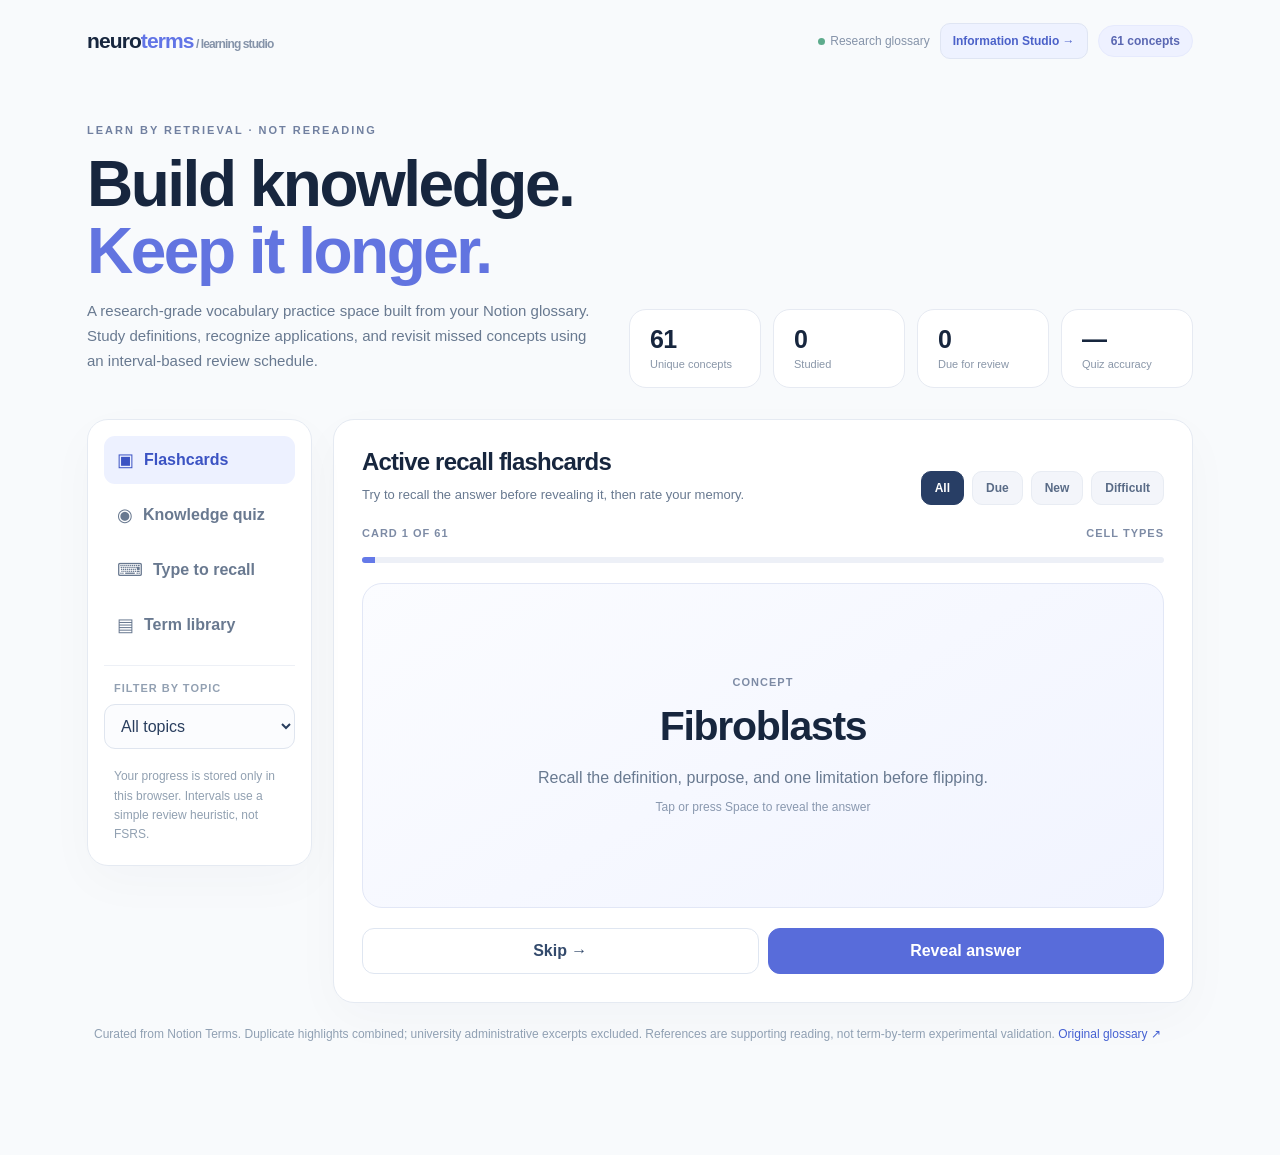
==== commit a7c993bd: "Link NeuroTerms glossary to the new Information learning studio" ====
--- a/neuroterms/index.html
+++ b/neuroterms/index.html
@@ -99,7 +99,7 @@
 </head>
 <body>
 <div class="shell">
-<nav><div class="logo">neuro<strong>terms</strong><span class="micro"> / learning studio</span></div><div class="nav-right"><span class="micro"><span class="dot"></span>Research glossary</span><span class="tag" id="totalTop">Loading…</span></div></nav>
+<nav><div class="logo">neuro<strong>terms</strong><span class="micro"> / learning studio</span></div><div class="nav-right"><span class="micro"><span class="dot"></span>Research glossary</span><a href="./information/" style="font-size:12px;font-weight:780;border:1px solid #dfe5f3;background:#eef2ff;color:#4b61c9;border-radius:10px;padding:10px 12px;text-decoration:none">Information Studio →</a><span class="tag" id="totalTop">Loading…</span></div></nav>
 <div class="hero">
 <div><div class="overline">Learn by retrieval · not rereading</div><h1>Build knowledge.<br><em>Keep it longer.</em></h1><p>A research-grade vocabulary practice space built from your Notion glossary. Study definitions, recognize applications, and revisit missed concepts using an interval-based review schedule.</p></div>
 <div class="numbers"><div class="number"><b id="count">—</b><small>Unique concepts</small></div><div class="number"><b id="studied">—</b><small>Studied</small></div><div class="number"><b id="due">—</b><small>Due for review</small></div><div class="number"><b id="accuracy">—</b><small>Quiz accuracy</small></div></div>
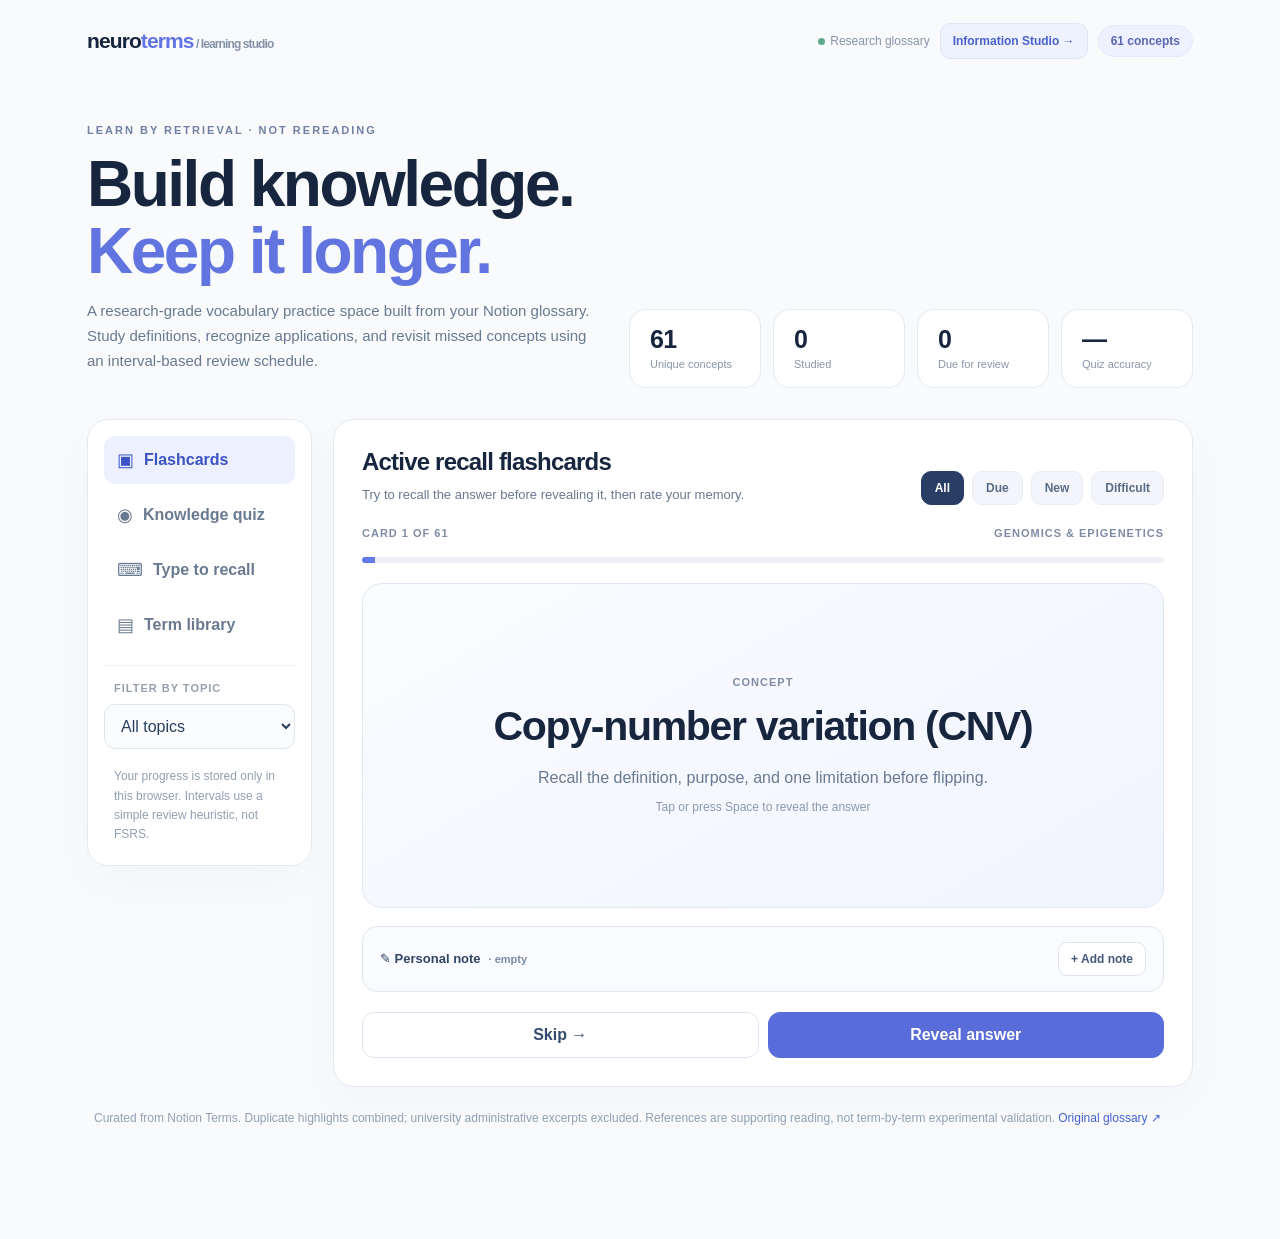
==== commit 7c15fd09: "Enable personal notes on every flashcard" ====
--- a/neuroterms/index.html
+++ b/neuroterms/index.html
@@ -169,7 +169,7 @@
 function grade(t,type){const p=row(t.id),now=Date.now();if(type==="again"){p.reps=0;p.interval=10/1440;p.ease=Math.max(1.3,p.ease-.2);p.wrong++}else if(type==="hard"){p.reps++;p.interval=p.seen?Math.max(.5,p.interval*1.2):.5;p.ease=Math.max(1.3,p.ease-.1)}else if(type==="easy"){p.reps++;p.interval=p.seen?Math.max(4,p.interval*p.ease*1.3):4;p.ease+=.15}else{p.reps++;p.interval=p.seen?Math.max(1,p.interval*p.ease):1}p.seen=true;p.due=now+p.interval*day;p.lastGrade=type;save()}
 function studyCandidates(){const list=filtered();if(poolType==="due")return list.filter(isDue);if(poolType==="new")return list.filter(t=>!row(t.id).seen);if(poolType==="weak")return list.filter(isWeak);return list}
 function startStudy(custom){studyPool=custom||shuffled(studyCandidates());studyIndex=0;revealed=false;renderStudy()}
-function renderStudy(){const t=studyPool[studyIndex];$("studyComplete").classList.toggle("hidden",!!t);$("studyBody").classList.toggle("hidden",!t);if(!t)return;$("studyPosition").textContent="CARD "+(studyIndex+1)+" OF "+studyPool.length;$("studyCategory").textContent=t.category;$("studyProgress").style.width=100*(studyIndex+1)/studyPool.length+"%";$("cardSide").textContent=revealed?"DEFINITION":"CONCEPT";$("cardTitle").textContent=revealed?"What it means":t.title;$("cardBody").textContent=revealed?t.definition:"Recall the definition, purpose, and one limitation before flipping.";$("cardHint").textContent=revealed?"Consider the example and caveat below":"Tap or press Space to reveal the answer";$("studyBefore").classList.toggle("hidden",revealed);$("studyRating").classList.toggle("hidden",!revealed);$("studyDetails").classList.toggle("hidden",!revealed);if(revealed)fillInfo($("studyDetails"),t)}
+function renderStudy(){const t=studyPool[studyIndex];$("studyComplete").classList.toggle("hidden",!!t);$("studyBody").classList.toggle("hidden",!t);if(!t)return;$("flipcard").dataset.noteId=t.id;$("studyPosition").textContent="CARD "+(studyIndex+1)+" OF "+studyPool.length;$("studyCategory").textContent=t.category;$("studyProgress").style.width=100*(studyIndex+1)/studyPool.length+"%";$("cardSide").textContent=revealed?"DEFINITION":"CONCEPT";$("cardTitle").textContent=revealed?"What it means":t.title;$("cardBody").textContent=revealed?t.definition:"Recall the definition, purpose, and one limitation before flipping.";$("cardHint").textContent=revealed?"Consider the example and caveat below":"Tap or press Space to reveal the answer";$("studyBefore").classList.toggle("hidden",revealed);$("studyRating").classList.toggle("hidden",!revealed);$("studyDetails").classList.toggle("hidden",!revealed);if(revealed)fillInfo($("studyDetails"),t)}
 function flip(){if(!studyPool[studyIndex])return;revealed=!revealed;renderStudy()}
 function nextStudy(){studyIndex++;revealed=false;renderStudy()}
 function newElement(type,text,cls){const n=document.createElement(type);if(cls)n.className=cls;if(text!==undefined)n.textContent=text;return n}
@@ -197,5 +197,5 @@
 $("search").oninput=renderLibrary;$("closeDialog").onclick=()=>$("detailDialog").close();
 init();
 </script>
-</body>
+<script src="./card-notes.js" data-card="#flipcard" data-namespace="neuroterms-card-notes-v1" defer></script></body>
 </html>
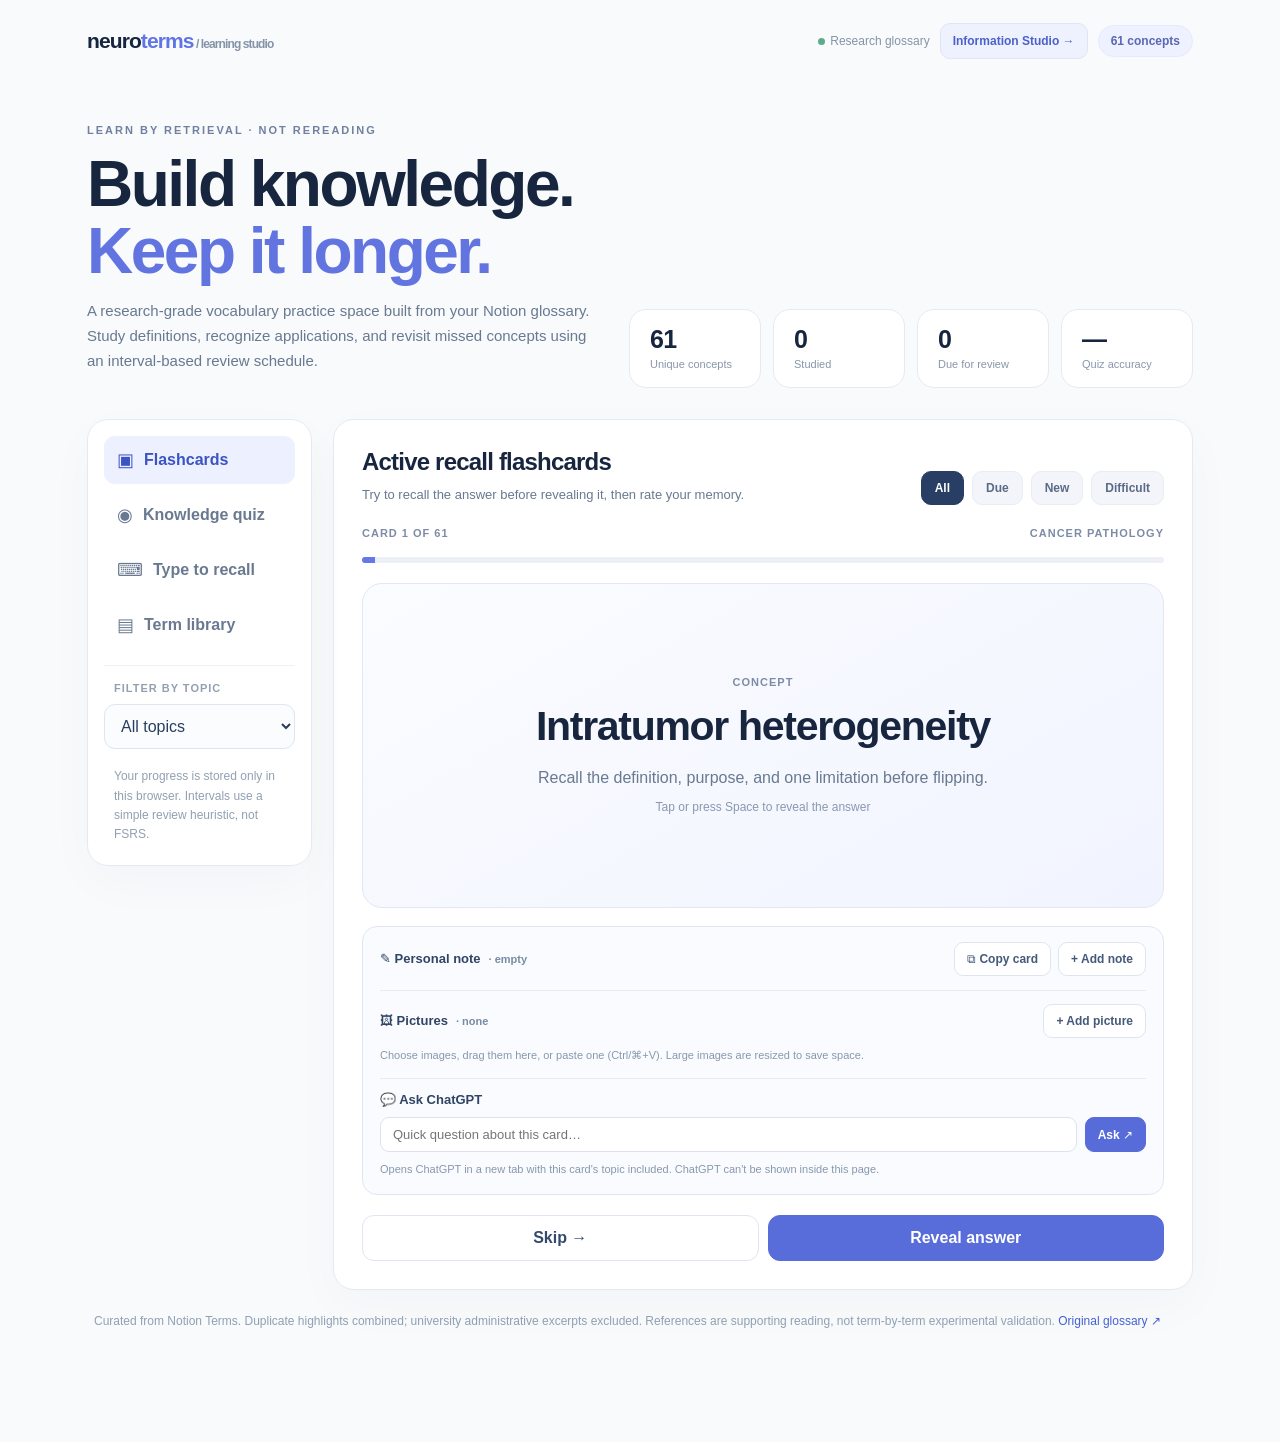
==== commit 486ae346: "Flashcards: show notes by default, add pictures, Ask ChatGPT and copy card - Personal notes are expa" ====
--- a/neuroterms/index.html
+++ b/neuroterms/index.html
@@ -169,7 +169,7 @@
 function grade(t,type){const p=row(t.id),now=Date.now();if(type==="again"){p.reps=0;p.interval=10/1440;p.ease=Math.max(1.3,p.ease-.2);p.wrong++}else if(type==="hard"){p.reps++;p.interval=p.seen?Math.max(.5,p.interval*1.2):.5;p.ease=Math.max(1.3,p.ease-.1)}else if(type==="easy"){p.reps++;p.interval=p.seen?Math.max(4,p.interval*p.ease*1.3):4;p.ease+=.15}else{p.reps++;p.interval=p.seen?Math.max(1,p.interval*p.ease):1}p.seen=true;p.due=now+p.interval*day;p.lastGrade=type;save()}
 function studyCandidates(){const list=filtered();if(poolType==="due")return list.filter(isDue);if(poolType==="new")return list.filter(t=>!row(t.id).seen);if(poolType==="weak")return list.filter(isWeak);return list}
 function startStudy(custom){studyPool=custom||shuffled(studyCandidates());studyIndex=0;revealed=false;renderStudy()}
-function renderStudy(){const t=studyPool[studyIndex];$("studyComplete").classList.toggle("hidden",!!t);$("studyBody").classList.toggle("hidden",!t);if(!t)return;$("flipcard").dataset.noteId=t.id;$("studyPosition").textContent="CARD "+(studyIndex+1)+" OF "+studyPool.length;$("studyCategory").textContent=t.category;$("studyProgress").style.width=100*(studyIndex+1)/studyPool.length+"%";$("cardSide").textContent=revealed?"DEFINITION":"CONCEPT";$("cardTitle").textContent=revealed?"What it means":t.title;$("cardBody").textContent=revealed?t.definition:"Recall the definition, purpose, and one limitation before flipping.";$("cardHint").textContent=revealed?"Consider the example and caveat below":"Tap or press Space to reveal the answer";$("studyBefore").classList.toggle("hidden",revealed);$("studyRating").classList.toggle("hidden",!revealed);$("studyDetails").classList.toggle("hidden",!revealed);if(revealed)fillInfo($("studyDetails"),t)}
+window.flashcardCopy=()=>{const t=studyPool[studyIndex];if(!t)return null;return{title:t.title,category:t.category,front:t.title,back:t.definition,details:el=>fillInfo(el,t)}};function renderStudy(){const t=studyPool[studyIndex];$("studyComplete").classList.toggle("hidden",!!t);$("studyBody").classList.toggle("hidden",!t);if(!t)return;$("flipcard").dataset.noteId=t.id;$("flipcard").dataset.noteTitle=t.title;$("studyPosition").textContent="CARD "+(studyIndex+1)+" OF "+studyPool.length;$("studyCategory").textContent=t.category;$("studyProgress").style.width=100*(studyIndex+1)/studyPool.length+"%";$("cardSide").textContent=revealed?"DEFINITION":"CONCEPT";$("cardTitle").textContent=revealed?"What it means":t.title;$("cardBody").textContent=revealed?t.definition:"Recall the definition, purpose, and one limitation before flipping.";$("cardHint").textContent=revealed?"Consider the example and caveat below":"Tap or press Space to reveal the answer";$("studyBefore").classList.toggle("hidden",revealed);$("studyRating").classList.toggle("hidden",!revealed);$("studyDetails").classList.toggle("hidden",!revealed);if(revealed)fillInfo($("studyDetails"),t)}
 function flip(){if(!studyPool[studyIndex])return;revealed=!revealed;renderStudy()}
 function nextStudy(){studyIndex++;revealed=false;renderStudy()}
 function newElement(type,text,cls){const n=document.createElement(type);if(cls)n.className=cls;if(text!==undefined)n.textContent=text;return n}
